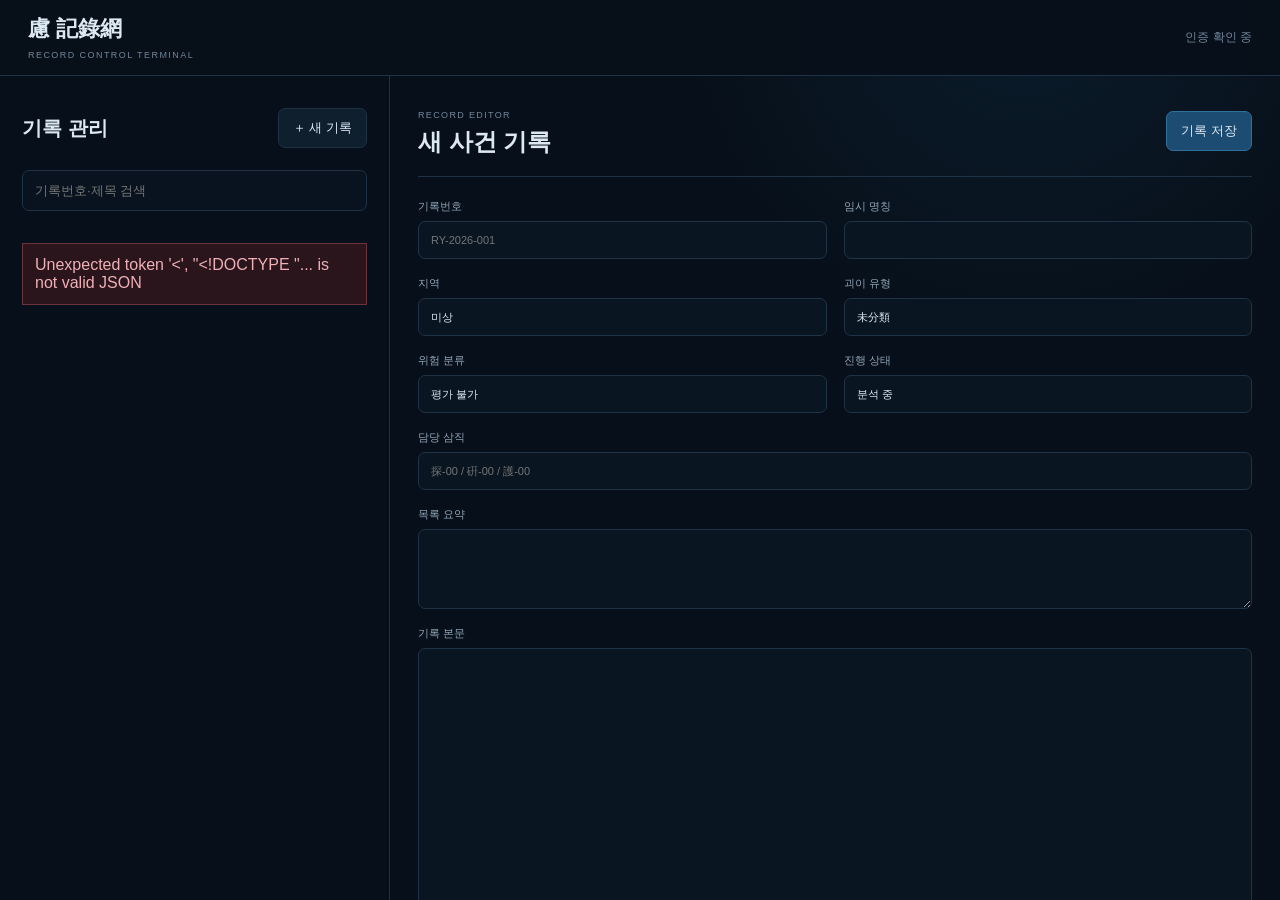
==== admin/index.html @ 3782a87e "Add files via upload" ====
<!DOCTYPE html>
<html lang="ko">
<head>
  <meta charset="UTF-8" />
  <meta name="viewport" content="width=device-width,initial-scale=1" />
  <title>慮 記錄網 관리자</title>
  <link rel="stylesheet" href="admin.css" />
</head>
<body>
  <header class="admin-top">
    <div><b>慮 記錄網</b><span>RECORD CONTROL TERMINAL</span></div>
    <div class="admin-user" id="adminUser">인증 확인 중</div>
  </header>
  <main class="admin-layout">
    <aside class="admin-list-panel">
      <div class="panel-head"><h1>기록 관리</h1><button id="newBtn">＋ 새 기록</button></div>
      <input id="filterInput" class="filter" placeholder="기록번호·제목 검색" />
      <div id="recordList" class="record-list"><p class="loading">기록망 연결 중…</p></div>
    </aside>
    <section class="editor-panel">
      <form id="recordForm">
        <input type="hidden" id="recordId" />
        <div class="editor-head">
          <div><span>RECORD EDITOR</span><h2 id="editorTitle">새 사건 기록</h2></div>
          <div class="editor-actions"><button type="button" id="deleteBtn" class="danger" hidden>삭제</button><button type="submit" class="primary">기록 저장</button></div>
        </div>
        <div id="message" class="message" hidden></div>
        <div class="form-grid">
          <label>기록번호<input id="recordNo" required placeholder="RY-2026-001" /></label>
          <label>임시 명칭<input id="title" required /></label>
          <label>지역<input id="region" value="미상" /></label>
          <label>괴이 유형<input id="recordType" value="未分類" /></label>
          <label>위험 분류<input id="riskLevel" value="평가 불가" /></label>
          <label>진행 상태<input id="status" value="분석 중" /></label>
          <label class="wide">담당 삼직<input id="assignedTo" placeholder="探-00 / 硏-00 / 護-00" /></label>
          <label class="wide">목록 요약<textarea id="summary" rows="3"></textarea></label>
          <label class="wide">기록 본문<textarea id="content" rows="15"></textarea></label>
          <label class="publish"><input type="checkbox" id="published" /> 일반 열람자에게 공개</label>
        </div>
      </form>
    </section>
  </main>
  <script src="admin.js"></script>
</body>
</html>
---- admin/admin.css ----
:root{--bg:#07101a;--panel:#0d1824;--line:#203246;--text:#dce8f2;--muted:#71869a;--blue:#76b9e6;--red:#d87878}*{box-sizing:border-box}body{margin:0;background:radial-gradient(circle at 80% 0,rgba(42,116,166,.12),transparent 25%),var(--bg);color:var(--text);font-family:Pretendard,"Noto Sans KR",sans-serif}.admin-top{height:76px;padding:0 28px;display:flex;align-items:center;justify-content:space-between;border-bottom:1px solid var(--line);background:rgba(7,16,26,.92)}.admin-top b{display:block;font-size:22px}.admin-top span{font-size:9px;color:var(--muted);letter-spacing:.16em}.admin-user{font-size:12px;color:var(--muted)}.admin-layout{height:calc(100vh - 76px);display:grid;grid-template-columns:390px 1fr}.admin-list-panel{border-right:1px solid var(--line);padding:22px;overflow:auto}.panel-head,.editor-head{display:flex;justify-content:space-between;align-items:center;gap:14px}.panel-head h1{font-size:20px}.panel-head button,.editor-actions button{border:1px solid var(--line);background:#101f2e;color:var(--text);padding:10px 14px;border-radius:7px;cursor:pointer}.editor-actions .primary{background:#1c4c72;border-color:#32709c}.editor-actions .danger{color:#ffb1b1;border-color:#653b42;background:#25161b}.filter{width:100%;padding:12px;margin:12px 0 14px;border:1px solid var(--line);background:#08131f;color:var(--text);border-radius:7px}.record-list{display:grid;gap:8px}.record-item{border:1px solid var(--line);background:#0a1521;padding:13px;border-radius:8px;cursor:pointer}.record-item:hover,.record-item.active{border-color:#47799e;background:#102235}.record-item b{display:block;font-size:13px}.record-item span{display:block;margin-top:4px;color:var(--muted);font-size:11px}.record-item small{display:flex;justify-content:space-between;margin-top:9px;color:#587087}.editor-panel{padding:28px;overflow:auto}.editor-head{padding-bottom:18px;border-bottom:1px solid var(--line)}.editor-head span{font-size:9px;color:var(--muted);letter-spacing:.15em}.editor-head h2{margin:4px 0 0}.form-grid{display:grid;grid-template-columns:repeat(2,minmax(0,1fr));gap:17px;margin-top:22px}.form-grid label{font-size:11px;color:#8fa3b6}.form-grid input,.form-grid textarea{display:block;width:100%;margin-top:7px;padding:12px;border:1px solid var(--line);border-radius:7px;background:#091520;color:var(--text);font:inherit}.form-grid textarea{resize:vertical;line-height:1.65}.form-grid .wide,.form-grid .publish{grid-column:1/-1}.publish{display:flex!important;align-items:center;gap:9px}.publish input{width:auto;margin:0}.message{margin-top:18px;padding:12px;border:1px solid #34536b;background:#0e2332;color:#b9d9ef}.message.error{border-color:#6b343d;background:#29151b;color:#f0b0b7}.loading{color:var(--muted)}@media(max-width:900px){.admin-layout{display:block;height:auto}.admin-list-panel{border-right:0;border-bottom:1px solid var(--line)}.form-grid{grid-template-columns:1fr}.editor-panel{padding:18px}}
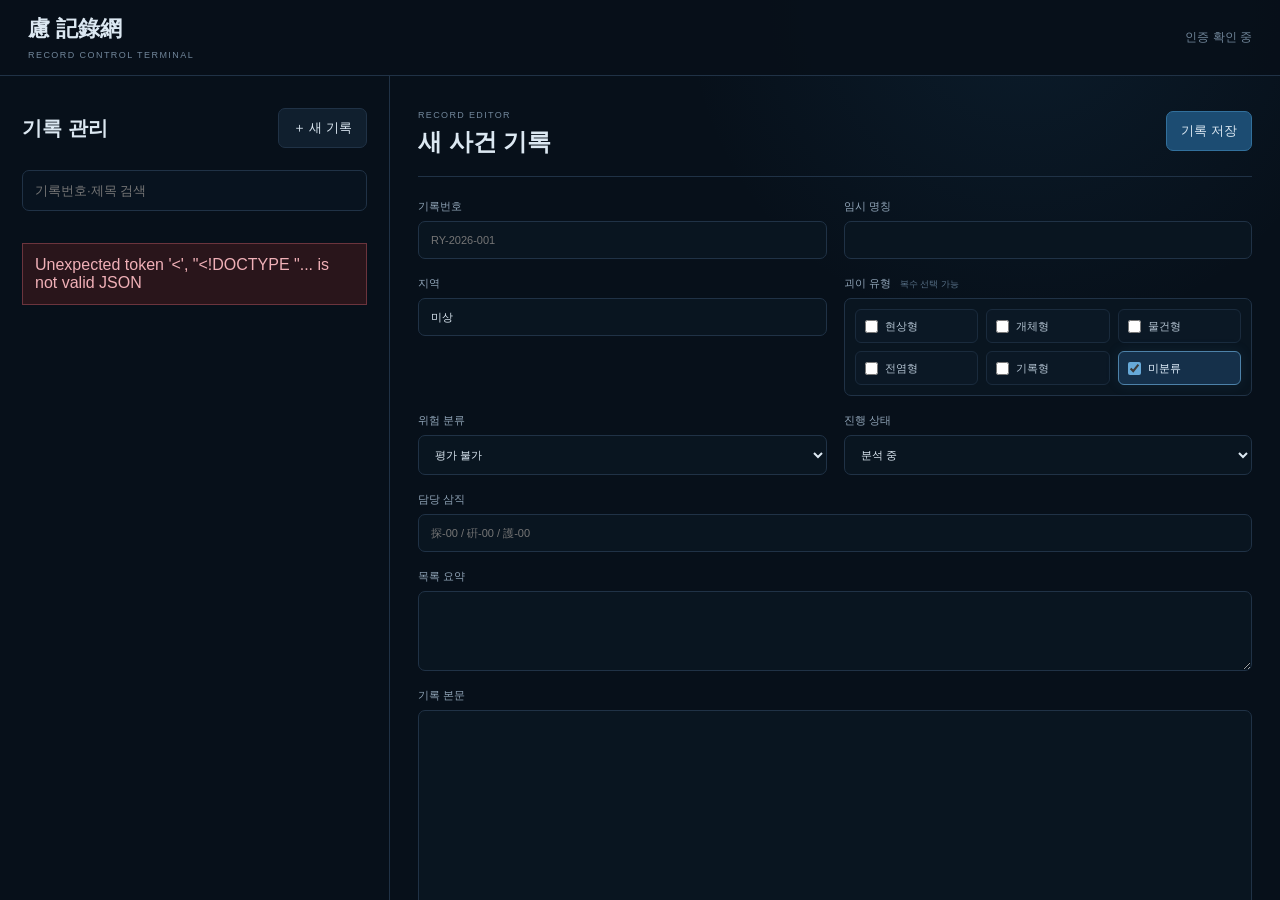
==== commit 89a860fd: "Add files via upload" ====
--- a/admin/index.html
+++ b/admin/index.html
@@ -29,9 +29,35 @@
           <label>기록번호<input id="recordNo" required placeholder="RY-2026-001" /></label>
           <label>임시 명칭<input id="title" required /></label>
           <label>지역<input id="region" value="미상" /></label>
-          <label>괴이 유형<input id="recordType" value="未分類" /></label>
-          <label>위험 분류<input id="riskLevel" value="평가 불가" /></label>
-          <label>진행 상태<input id="status" value="분석 중" /></label>
+          <fieldset class="type-fieldset">
+            <legend>괴이 유형 <small>복수 선택 가능</small></legend>
+            <div class="type-options" id="recordTypeOptions">
+              <label><input type="checkbox" name="recordType" value="現象" /> 현상형</label>
+              <label><input type="checkbox" name="recordType" value="個體" /> 개체형</label>
+              <label><input type="checkbox" name="recordType" value="物件" /> 물건형</label>
+              <label><input type="checkbox" name="recordType" value="傳染" /> 전염형</label>
+              <label><input type="checkbox" name="recordType" value="記錄" /> 기록형</label>
+              <label><input type="checkbox" name="recordType" value="未分類" checked /> 미분류</label>
+            </div>
+          </fieldset>
+          <label>위험 분류
+            <select id="riskLevel">
+              <option value="평가 불가">평가 불가</option>
+              <option value="접근 제한">접근 제한</option>
+              <option value="기록 오염">기록 오염</option>
+              <option value="인명 위험">인명 위험</option>
+            </select>
+          </label>
+          <label>진행 상태
+            <select id="status">
+              <option value="관찰 중">관찰 중</option>
+              <option value="분석 중" selected>분석 중</option>
+              <option value="회수 대기">회수 대기</option>
+              <option value="회수 완료">회수 완료</option>
+              <option value="열람 금지">열람 금지</option>
+              <option value="회수 기록 없음">회수 기록 없음</option>
+            </select>
+          </label>
           <label class="wide">담당 삼직<input id="assignedTo" placeholder="探-00 / 硏-00 / 護-00" /></label>
           <label class="wide">목록 요약<textarea id="summary" rows="3"></textarea></label>
           <label class="wide">기록 본문<textarea id="content" rows="15"></textarea></label>
--- a/admin/admin.css
+++ b/admin/admin.css
@@ -1 +1,70 @@
-:root{--bg:#07101a;--panel:#0d1824;--line:#203246;--text:#dce8f2;--muted:#71869a;--blue:#76b9e6;--red:#d87878}*{box-sizing:border-box}body{margin:0;background:radial-gradient(circle at 80% 0,rgba(42,116,166,.12),transparent 25%),var(--bg);color:var(--text);font-family:Pretendard,"Noto Sans KR",sans-serif}.admin-top{height:76px;padding:0 28px;display:flex;align-items:center;justify-content:space-between;border-bottom:1px solid var(--line);background:rgba(7,16,26,.92)}.admin-top b{display:block;font-size:22px}.admin-top span{font-size:9px;color:var(--muted);letter-spacing:.16em}.admin-user{font-size:12px;color:var(--muted)}.admin-layout{height:calc(100vh - 76px);display:grid;grid-template-columns:390px 1fr}.admin-list-panel{border-right:1px solid var(--line);padding:22px;overflow:auto}.panel-head,.editor-head{display:flex;justify-content:space-between;align-items:center;gap:14px}.panel-head h1{font-size:20px}.panel-head button,.editor-actions button{border:1px solid var(--line);background:#101f2e;color:var(--text);padding:10px 14px;border-radius:7px;cursor:pointer}.editor-actions .primary{background:#1c4c72;border-color:#32709c}.editor-actions .danger{color:#ffb1b1;border-color:#653b42;background:#25161b}.filter{width:100%;padding:12px;margin:12px 0 14px;border:1px solid var(--line);background:#08131f;color:var(--text);border-radius:7px}.record-list{display:grid;gap:8px}.record-item{border:1px solid var(--line);background:#0a1521;padding:13px;border-radius:8px;cursor:pointer}.record-item:hover,.record-item.active{border-color:#47799e;background:#102235}.record-item b{display:block;font-size:13px}.record-item span{display:block;margin-top:4px;color:var(--muted);font-size:11px}.record-item small{display:flex;justify-content:space-between;margin-top:9px;color:#587087}.editor-panel{padding:28px;overflow:auto}.editor-head{padding-bottom:18px;border-bottom:1px solid var(--line)}.editor-head span{font-size:9px;color:var(--muted);letter-spacing:.15em}.editor-head h2{margin:4px 0 0}.form-grid{display:grid;grid-template-columns:repeat(2,minmax(0,1fr));gap:17px;margin-top:22px}.form-grid label{font-size:11px;color:#8fa3b6}.form-grid input,.form-grid textarea{display:block;width:100%;margin-top:7px;padding:12px;border:1px solid var(--line);border-radius:7px;background:#091520;color:var(--text);font:inherit}.form-grid textarea{resize:vertical;line-height:1.65}.form-grid .wide,.form-grid .publish{grid-column:1/-1}.publish{display:flex!important;align-items:center;gap:9px}.publish input{width:auto;margin:0}.message{margin-top:18px;padding:12px;border:1px solid #34536b;background:#0e2332;color:#b9d9ef}.message.error{border-color:#6b343d;background:#29151b;color:#f0b0b7}.loading{color:var(--muted)}@media(max-width:900px){.admin-layout{display:block;height:auto}.admin-list-panel{border-right:0;border-bottom:1px solid var(--line)}.form-grid{grid-template-columns:1fr}.editor-panel{padding:18px}}+:root{--bg:#07101a;--panel:#0d1824;--line:#203246;--text:#dce8f2;--muted:#71869a;--blue:#76b9e6;--red:#d87878}*{box-sizing:border-box}body{margin:0;background:radial-gradient(circle at 80% 0,rgba(42,116,166,.12),transparent 25%),var(--bg);color:var(--text);font-family:Pretendard,"Noto Sans KR",sans-serif}.admin-top{height:76px;padding:0 28px;display:flex;align-items:center;justify-content:space-between;border-bottom:1px solid var(--line);background:rgba(7,16,26,.92)}.admin-top b{display:block;font-size:22px}.admin-top span{font-size:9px;color:var(--muted);letter-spacing:.16em}.admin-user{font-size:12px;color:var(--muted)}.admin-layout{height:calc(100vh - 76px);display:grid;grid-template-columns:390px 1fr}.admin-list-panel{border-right:1px solid var(--line);padding:22px;overflow:auto}.panel-head,.editor-head{display:flex;justify-content:space-between;align-items:center;gap:14px}.panel-head h1{font-size:20px}.panel-head button,.editor-actions button{border:1px solid var(--line);background:#101f2e;color:var(--text);padding:10px 14px;border-radius:7px;cursor:pointer}.editor-actions .primary{background:#1c4c72;border-color:#32709c}.editor-actions .danger{color:#ffb1b1;border-color:#653b42;background:#25161b}.filter{width:100%;padding:12px;margin:12px 0 14px;border:1px solid var(--line);background:#08131f;color:var(--text);border-radius:7px}.record-list{display:grid;gap:8px}.record-item{border:1px solid var(--line);background:#0a1521;padding:13px;border-radius:8px;cursor:pointer}.record-item:hover,.record-item.active{border-color:#47799e;background:#102235}.record-item b{display:block;font-size:13px}.record-item span{display:block;margin-top:4px;color:var(--muted);font-size:11px}.record-item small{display:flex;justify-content:space-between;margin-top:9px;color:#587087}.editor-panel{padding:28px;overflow:auto}.editor-head{padding-bottom:18px;border-bottom:1px solid var(--line)}.editor-head span{font-size:9px;color:var(--muted);letter-spacing:.15em}.editor-head h2{margin:4px 0 0}.form-grid{display:grid;grid-template-columns:repeat(2,minmax(0,1fr));gap:17px;margin-top:22px}.form-grid label{font-size:11px;color:#8fa3b6}.form-grid input,.form-grid textarea{display:block;width:100%;margin-top:7px;padding:12px;border:1px solid var(--line);border-radius:7px;background:#091520;color:var(--text);font:inherit}.form-grid textarea{resize:vertical;line-height:1.65}.form-grid .wide,.form-grid .publish{grid-column:1/-1}.publish{display:flex!important;align-items:center;gap:9px}.publish input{width:auto;margin:0}.message{margin-top:18px;padding:12px;border:1px solid #34536b;background:#0e2332;color:#b9d9ef}.message.error{border-color:#6b343d;background:#29151b;color:#f0b0b7}.loading{color:var(--muted)}@media(max-width:900px){.admin-layout{display:block;height:auto}.admin-list-panel{border-right:0;border-bottom:1px solid var(--line)}.form-grid{grid-template-columns:1fr}.editor-panel{padding:18px}}
+
+/* 고정 분류 선택 UI */
+.form-grid select {
+  display:block;
+  width:100%;
+  margin-top:7px;
+  padding:12px;
+  border:1px solid var(--line);
+  border-radius:7px;
+  background:#091520;
+  color:var(--text);
+  font:inherit;
+  appearance:auto;
+}
+.type-fieldset {
+  margin:0;
+  min-width:0;
+  padding:0;
+  border:0;
+}
+.type-fieldset legend {
+  margin:0 0 7px;
+  padding:0;
+  color:#8fa3b6;
+  font-size:11px;
+}
+.type-fieldset legend small {
+  margin-left:6px;
+  color:#587087;
+  font-size:9px;
+}
+.type-options {
+  display:grid;
+  grid-template-columns:repeat(3,minmax(0,1fr));
+  gap:8px;
+  padding:10px;
+  border:1px solid var(--line);
+  border-radius:7px;
+  background:#091520;
+}
+.type-options label {
+  display:flex;
+  align-items:center;
+  gap:7px;
+  min-height:34px;
+  padding:7px 9px;
+  border:1px solid #1a2b3d;
+  border-radius:6px;
+  background:#0b1825;
+  color:#b3c3d1;
+  cursor:pointer;
+  transition:.16s ease;
+}
+.type-options label:hover {
+  border-color:#3d6685;
+  background:#102235;
+}
+.type-options label:has(input:checked) {
+  border-color:#4d82a9;
+  background:#15304a;
+  color:#e5f3ff;
+  box-shadow:0 0 14px rgba(77,130,169,.12);
+}
+.type-options input {
+  width:auto!important;
+  margin:0!important;
+  accent-color:#66a9d8;
+}
+@media(max-width:1100px){.type-options{grid-template-columns:repeat(2,minmax(0,1fr))}}
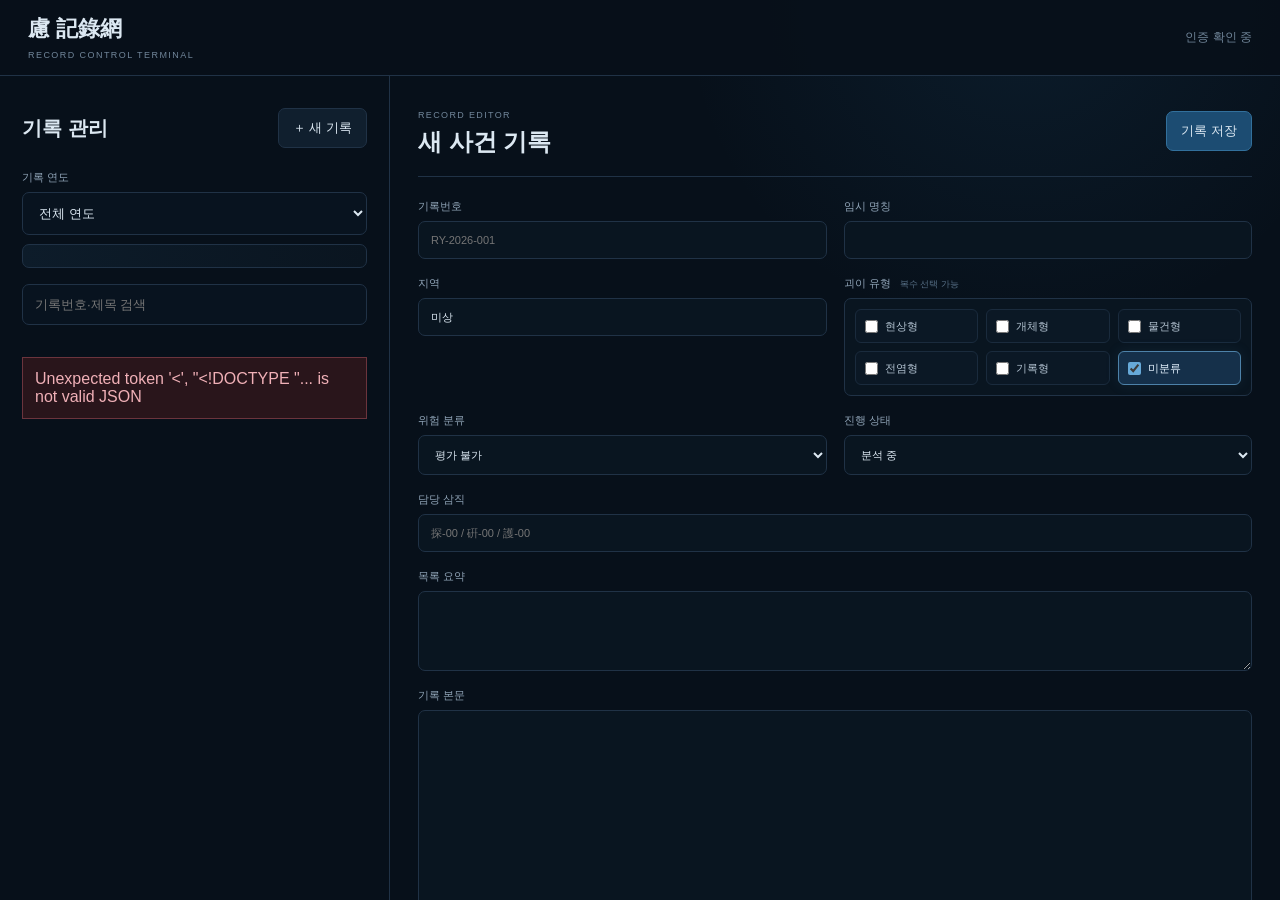
==== commit 4158ff2a: "Add files via upload" ====
--- a/admin/index.html
+++ b/admin/index.html
@@ -14,6 +14,12 @@
   <main class="admin-layout">
     <aside class="admin-list-panel">
       <div class="panel-head"><h1>기록 관리</h1><button id="newBtn">＋ 새 기록</button></div>
+      <div class="archive-filter-block">
+        <label>기록 연도
+          <select id="yearFilter" class="year-filter"></select>
+        </label>
+        <div id="yearArchiveMeta" class="year-archive-meta"></div>
+      </div>
       <input id="filterInput" class="filter" placeholder="기록번호·제목 검색" />
       <div id="recordList" class="record-list"><p class="loading">기록망 연결 중…</p></div>
     </aside>
@@ -66,6 +72,7 @@
       </form>
     </section>
   </main>
+  <script src="../archive-data.js"></script>
   <script src="admin.js"></script>
 </body>
 </html>
--- a/admin/admin.css
+++ b/admin/admin.css
@@ -68,3 +68,20 @@
   accent-color:#66a9d8;
 }
 @media(max-width:1100px){.type-options{grid-template-columns:repeat(2,minmax(0,1fr))}}
+
+
+/* 연도별 관리자 기록함 */
+.archive-filter-block { margin:12px 0 4px; }
+.archive-filter-block > label { display:grid; gap:7px; color:#8fa3b6; font-size:11px; }
+.year-filter { width:100%; padding:12px; border:1px solid var(--line); border-radius:7px; background:#08131f; color:var(--text); }
+.year-archive-meta { margin-top:9px; padding:11px 12px; border:1px solid #203246; border-radius:7px; background:linear-gradient(90deg,#0d1c2a,#0a1520); }
+.year-archive-meta b,.year-archive-meta span,.year-archive-meta small { display:block; }
+.year-archive-meta b { color:#cfe3f2; font-size:12px; }
+.year-archive-meta span { margin-top:4px; color:#7890a4; font-size:10px; }
+.year-archive-meta small { margin-top:5px; color:#526a7f; font-size:9px; line-height:1.45; }
+.year-archive-meta.locked { border-color:#55343b; background:linear-gradient(90deg,#24151a,#10131a); }
+.year-archive-meta.locked b { color:#d49b9b; }
+.pre1912-admin-lock { display:grid; gap:8px; padding:24px 16px; border:1px solid #55343b; border-radius:8px; background:#171116; text-align:center; }
+.pre1912-admin-lock strong { width:48px; height:48px; display:grid; place-items:center; margin:0 auto; border:1px solid #75454e; color:#c18484; font-family:Batang,serif; font-size:21px; }
+.pre1912-admin-lock b { color:#d7b1b1; font-size:12px; }
+.pre1912-admin-lock span { color:#745f64; font-size:10px; line-height:1.55; }
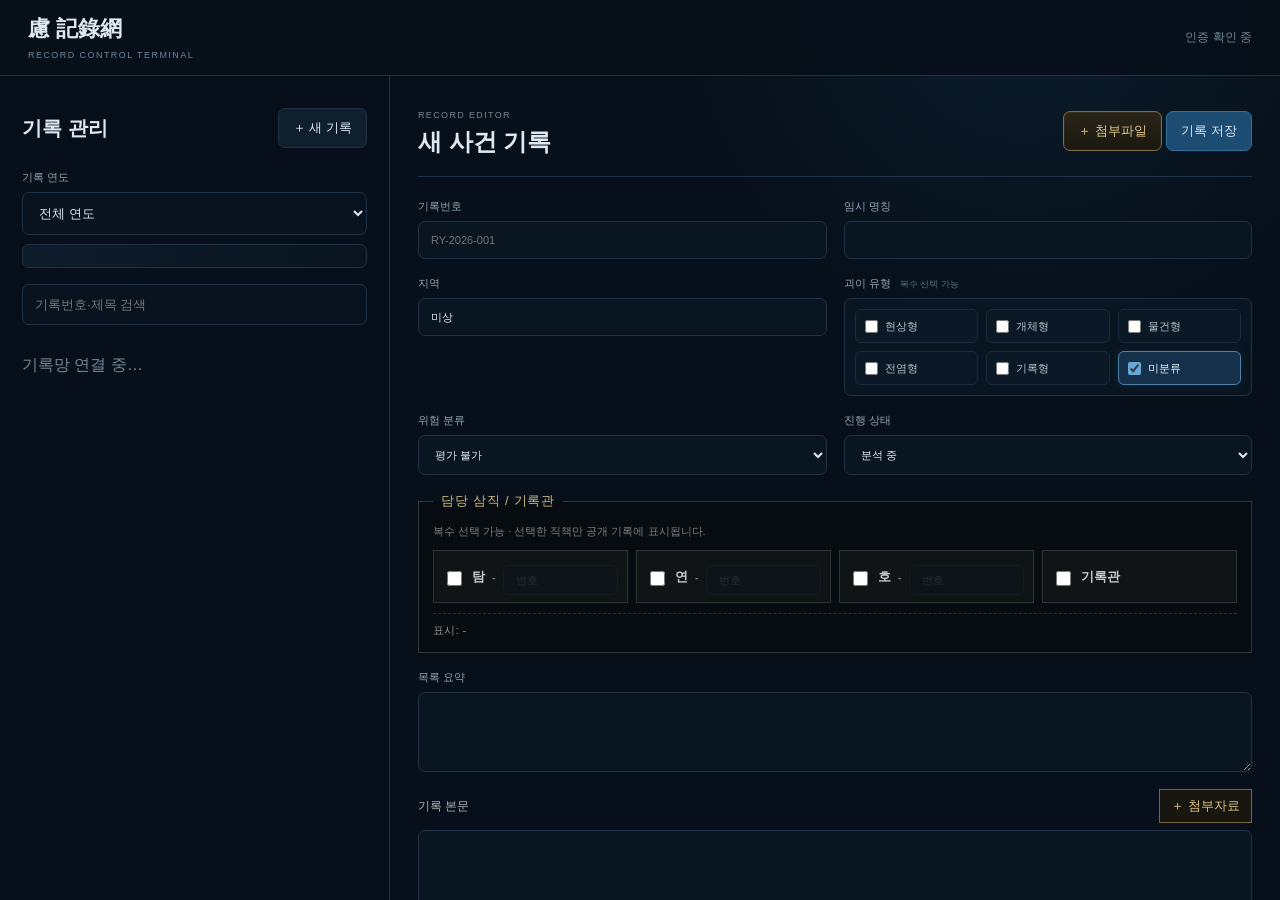
==== commit 6e8e01ab: "Add files via upload" ====
--- a/admin/index.html
+++ b/admin/index.html
@@ -28,7 +28,11 @@
         <input type="hidden" id="recordId" />
         <div class="editor-head">
           <div><span>RECORD EDITOR</span><h2 id="editorTitle">새 사건 기록</h2></div>
-          <div class="editor-actions"><button type="button" id="deleteBtn" class="danger" hidden>삭제</button><button type="submit" class="primary">기록 저장</button></div>
+          <div class="editor-actions">
+            <button type="button" id="attachmentJumpBtn" class="attachment-top-btn">＋ 첨부파일</button>
+            <button type="button" id="deleteBtn" class="danger" hidden>삭제</button>
+            <button type="submit" class="primary">기록 저장</button>
+          </div>
         </div>
         <div id="message" class="message" hidden></div>
         <div class="form-grid">
@@ -59,19 +63,103 @@
               <option value="관찰 중">관찰 중</option>
               <option value="분석 중" selected>분석 중</option>
               <option value="회수 대기">회수 대기</option>
+              <option value="격리 유지">격리 유지</option>
               <option value="회수 완료">회수 완료</option>
               <option value="열람 금지">열람 금지</option>
               <option value="회수 기록 없음">회수 기록 없음</option>
             </select>
           </label>
-          <label class="wide">담당 삼직<input id="assignedTo" placeholder="探-00 / 硏-00 / 護-00" /></label>
+          <fieldset class="wide triad-assignment">
+            <legend>담당 삼직 / 기록관</legend>
+            <p class="triad-assignment__help">복수 선택 가능 · 선택한 직책만 공개 기록에 표시됩니다.</p>
+
+            <div class="triad-assignment__grid">
+              <label class="triad-role">
+                <input type="checkbox" id="roleTamCheck" />
+                <span class="triad-role__name">탐</span>
+                <span class="triad-role__dash">-</span>
+                <input type="text" id="roleTamNo" class="triad-role__number" inputmode="numeric" pattern="[0-9]*" maxlength="4" placeholder="번호" disabled />
+              </label>
+
+              <label class="triad-role">
+                <input type="checkbox" id="roleYeonCheck" />
+                <span class="triad-role__name">연</span>
+                <span class="triad-role__dash">-</span>
+                <input type="text" id="roleYeonNo" class="triad-role__number" inputmode="numeric" pattern="[0-9]*" maxlength="4" placeholder="번호" disabled />
+              </label>
+
+              <label class="triad-role">
+                <input type="checkbox" id="roleHoCheck" />
+                <span class="triad-role__name">호</span>
+                <span class="triad-role__dash">-</span>
+                <input type="text" id="roleHoNo" class="triad-role__number" inputmode="numeric" pattern="[0-9]*" maxlength="4" placeholder="번호" disabled />
+              </label>
+
+              <label class="triad-role triad-role--keeper">
+                <input type="checkbox" id="roleKeeperCheck" />
+                <span class="triad-role__name">기록관</span>
+              </label>
+            </div>
+
+            <input id="assignedTo" type="hidden" />
+            <div id="assignedPreview" class="triad-assignment__preview">표시: -</div>
+          </fieldset>
           <label class="wide">목록 요약<textarea id="summary" rows="3"></textarea></label>
-          <label class="wide">기록 본문<textarea id="content" rows="15"></textarea></label>
+          <div class="wide content-editor-block">
+            <div class="content-editor-head">
+              <label for="content">기록 본문</label>
+              <button type="button" id="inlineAttachmentBtn" class="inline-attachment-btn">＋ 첨부자료</button>
+            </div>
+            <textarea id="content" rows="15"></textarea>
+            <small class="content-editor-help">본문에서 원하는 위치에 커서를 놓고 ‘＋ 첨부자료’를 누르면 그 위치에 자료가 삽입됩니다.</small>
+          </div>
           <label class="publish"><input type="checkbox" id="published" /> 일반 열람자에게 공개</label>
         </div>
       </form>
+
+      <section class="attachment-manager" id="attachmentManager">
+        <div class="attachment-manager__head">
+          <div>
+            <span>RECORD ATTACHMENTS</span>
+            <h3>첨부자료 관리</h3>
+          </div>
+          <small id="attachmentHint">사건을 먼저 저장하면 자료를 첨부할 수 있습니다.</small>
+        </div>
+
+        <div class="attachment-upload-grid">
+          <label>자료 유형
+            <select id="attachmentType">
+              <option value="AUDIO">음성 기록</option>
+              <option value="IMAGE">이미지 / 스케치 / 고문서</option>
+            </select>
+          </label>
+          <label>자료 제목
+            <input id="attachmentTitle" placeholder="현장 음성 기록 01 / 현장 스케치 01" />
+          </label>
+          <label>파일
+            <input id="attachmentFile" type="file" accept="audio/*,image/jpeg,image/png,image/webp,image/gif" />
+          </label>
+          <button type="button" id="attachmentUploadBtn" class="attachment-upload-btn" disabled>＋ 첨부자료 업로드</button>
+        </div>
+
+        <div id="attachmentMessage" class="message" hidden></div>
+        <div id="attachmentList" class="admin-attachment-list">
+          <p class="loading">선택된 기록 없음</p>
+        </div>
+      </section>
     </section>
   </main>
+
+  <div class="inline-attach-modal" id="inlineAttachModal" hidden>
+    <div class="inline-attach-dialog">
+      <div class="inline-attach-dialog__head">
+        <div><span>INLINE ARCHIVE</span><h3>본문에 첨부자료 삽입</h3></div>
+        <button type="button" id="inlineAttachClose">×</button>
+      </div>
+      <p>본문에서 선택한 커서 위치에 첨부자료 표식을 삽입합니다.</p>
+      <div id="inlineAttachList" class="inline-attach-list"></div>
+    </div>
+  </div>
   <script src="../archive-data.js"></script>
   <script src="admin.js"></script>
 </body>
--- a/admin/admin.css
+++ b/admin/admin.css
@@ -85,3 +85,229 @@
 .pre1912-admin-lock strong { width:48px; height:48px; display:grid; place-items:center; margin:0 auto; border:1px solid #75454e; color:#c18484; font-family:Batang,serif; font-size:21px; }
 .pre1912-admin-lock b { color:#d7b1b1; font-size:12px; }
 .pre1912-admin-lock span { color:#745f64; font-size:10px; line-height:1.55; }
+
+
+/* v13 AUDIO MASTER */
+.attachment-manager{margin:0 24px 28px;padding:22px;border:1px solid rgba(95,126,151,.22);background:linear-gradient(180deg,rgba(8,18,28,.74),rgba(5,12,19,.82));box-shadow:inset 0 1px 0 rgba(255,255,255,.02)}
+.attachment-manager__head{display:flex;align-items:flex-end;justify-content:space-between;gap:20px;margin-bottom:18px}
+.attachment-manager__head span{display:block;font-size:10px;letter-spacing:.16em;color:#617b90}.attachment-manager__head h3{margin:4px 0 0;color:#dfeaf2;font-size:19px}.attachment-manager__head small{color:#6f8495;text-align:right}
+.audio-upload-grid{display:grid;grid-template-columns:1fr 1fr auto;gap:12px;align-items:end}
+.audio-upload-grid label{display:grid;gap:7px;font-size:12px;color:#8195a6}.audio-upload-grid input{width:100%;box-sizing:border-box}
+.attachment-upload-btn{height:42px;padding:0 18px;border:1px solid rgba(116,160,193,.32);background:#132536;color:#dce9f3;cursor:pointer}.attachment-upload-btn:disabled{opacity:.35;cursor:not-allowed}
+.admin-attachment-list{display:grid;gap:8px;margin-top:14px}.admin-attachment-item{display:grid;grid-template-columns:auto 1fr auto;gap:12px;align-items:center;padding:12px 14px;border:1px solid rgba(104,133,154,.18);background:rgba(5,11,17,.55)}
+.admin-attachment-item b{font-size:10px;letter-spacing:.12em;color:#bca270}.admin-attachment-item span{color:#d9e3eb}.admin-attachment-item small{display:block;color:#657a8d;margin-top:3px}.admin-attachment-delete{border:1px solid rgba(177,79,79,.28);background:transparent;color:#c88181;padding:6px 10px;cursor:pointer}
+@media(max-width:900px){.audio-upload-grid{grid-template-columns:1fr}.attachment-manager__head{align-items:flex-start;flex-direction:column}.attachment-manager__head small{text-align:left}}
+
+
+/* v13.1 · 첨부파일 진입 버튼 가시성 개선 */
+.editor-actions .attachment-top-btn{
+  border-color:#806c3f;
+  background:linear-gradient(180deg,#2a2518,#1a1811);
+  color:#e1c98e;
+  box-shadow:inset 0 0 0 1px rgba(225,201,142,.05);
+}
+.editor-actions .attachment-top-btn:hover{
+  border-color:#b89a56;
+  background:linear-gradient(180deg,#332c1b,#211d13);
+}
+.attachment-manager{
+  scroll-margin-top:18px;
+}
+.attachment-manager.attachment-focus{
+  border-color:rgba(212,180,103,.68);
+  box-shadow:0 0 0 1px rgba(212,180,103,.12),0 0 28px rgba(212,180,103,.08);
+}
+
+
+/* v13.2 · 담당 삼직 / 기록관 선택 UI */
+.triad-assignment{
+  margin:0;
+  border:1px solid #343739;
+  padding:14px;
+  background:rgba(8,10,11,.54);
+}
+.triad-assignment legend{
+  padding:0 8px;
+  color:#d0b87c;
+  font-size:13px;
+  letter-spacing:.06em;
+}
+.triad-assignment__help{
+  margin:0 0 11px;
+  color:#797e80;
+  font-size:11px;
+}
+.triad-assignment__grid{
+  display:grid;
+  grid-template-columns:repeat(4,minmax(0,1fr));
+  gap:8px;
+}
+.triad-role{
+  display:grid;
+  grid-template-columns:auto auto minmax(54px,1fr);
+  align-items:center;
+  gap:7px;
+  min-height:42px;
+  padding:7px 9px;
+  border:1px solid #303436;
+  background:#111415;
+  cursor:pointer;
+}
+.triad-role--keeper{
+  grid-template-columns:auto 1fr;
+}
+.triad-role:has(input[type="checkbox"]:checked){
+  border-color:#867143;
+  background:#18170f;
+  box-shadow:inset 0 0 0 1px rgba(214,184,112,.05);
+}
+.triad-role input[type="checkbox"]{
+  width:15px;
+  height:15px;
+  accent-color:#b89a56;
+}
+.triad-role__name{
+  color:#c6c9c9;
+  font-weight:700;
+  font-size:13px;
+}
+.triad-role__number{
+  width:100%;
+  min-width:0;
+  height:30px;
+  padding:4px 7px;
+  border:1px solid #3a3e40;
+  background:#090b0c;
+  color:#dfcfaa;
+  font-family:ui-monospace,SFMono-Regular,Menlo,Consolas,monospace;
+}
+.triad-role__number:disabled{
+  opacity:.28;
+  cursor:not-allowed;
+}
+.triad-assignment__preview{
+  margin-top:10px;
+  padding-top:9px;
+  border-top:1px dashed #2b2e30;
+  color:#8e9293;
+  font-size:11px;
+  letter-spacing:.03em;
+}
+@media(max-width:760px){
+  .triad-assignment__grid{grid-template-columns:1fr 1fr}
+}
+@media(max-width:430px){
+  .triad-assignment__grid{grid-template-columns:1fr}
+}
+
+
+/* v13.4 · 삼직 입력 정렬 */
+.triad-role{
+  grid-template-columns:auto auto auto minmax(54px,1fr);
+}
+.triad-role--keeper{
+  grid-template-columns:auto 1fr;
+}
+.triad-role__dash{
+  color:#6e7374;
+  font-weight:700;
+}
+
+/* v13.4 · 본문 첨부자료 삽입 */
+.content-editor-block{display:block}
+.content-editor-head{
+  display:flex;
+  align-items:center;
+  justify-content:space-between;
+  gap:12px;
+  margin-bottom:7px;
+}
+.content-editor-head label{
+  color:#aeb2b3;
+  font-size:12px;
+}
+.inline-attachment-btn{
+  border:1px solid #75643c;
+  background:#17160f;
+  color:#dbc386;
+  padding:7px 11px;
+  cursor:pointer;
+}
+.inline-attachment-btn:hover{border-color:#aa8f50;background:#211e12}
+.content-editor-help{
+  display:block;
+  margin-top:6px;
+  color:#737879;
+  font-size:10px;
+}
+.attachment-upload-grid{
+  display:grid;
+  grid-template-columns:150px 1fr 1.2fr auto;
+  gap:9px;
+  align-items:end;
+}
+.admin-attachment-item .attachment-inline-insert{
+  border:1px solid #5b654f;
+  background:#11160f;
+  color:#bfcda9;
+  padding:6px 8px;
+  cursor:pointer;
+}
+.admin-attachment-item .attachment-inline-insert:hover{border-color:#87986f}
+.inline-attach-modal[hidden]{display:none!important}
+.inline-attach-modal{
+  position:fixed;
+  inset:0;
+  z-index:100000;
+  display:grid;
+  place-items:center;
+  padding:20px;
+  background:rgba(0,0,0,.82);
+}
+.inline-attach-dialog{
+  width:min(680px,94vw);
+  max-height:78vh;
+  overflow:auto;
+  border:1px solid #4b4f50;
+  background:#0c0f10;
+  box-shadow:0 30px 90px rgba(0,0,0,.7);
+  padding:18px;
+}
+.inline-attach-dialog__head{
+  display:flex;
+  justify-content:space-between;
+  align-items:center;
+  gap:16px;
+  padding-bottom:12px;
+  border-bottom:1px solid #272b2c;
+}
+.inline-attach-dialog__head span{font-size:10px;color:#71654a;letter-spacing:.14em}
+.inline-attach-dialog__head h3{margin:4px 0 0;color:#d8c58f}
+.inline-attach-dialog__head button{
+  width:34px;height:34px;border:1px solid #3d4142;background:#111415;color:#aaa;cursor:pointer
+}
+.inline-attach-dialog>p{color:#7d8283;font-size:11px}
+.inline-attach-list{display:grid;gap:8px}
+.inline-attach-choice{
+  display:grid;
+  grid-template-columns:76px 1fr auto;
+  gap:10px;
+  align-items:center;
+  width:100%;
+  text-align:left;
+  border:1px solid #2f3334;
+  background:#111415;
+  color:#bfc2c2;
+  padding:10px;
+  cursor:pointer;
+}
+.inline-attach-choice:hover{border-color:#7a6840;background:#17170f}
+.inline-attach-choice b{color:#c8ad70;font-size:10px;letter-spacing:.08em}
+.inline-attach-choice span{font-size:12px}
+.inline-attach-choice small{color:#707576;font-size:10px}
+@media(max-width:800px){
+  .attachment-upload-grid{grid-template-columns:1fr 1fr}
+}
+@media(max-width:520px){
+  .attachment-upload-grid{grid-template-columns:1fr}
+}
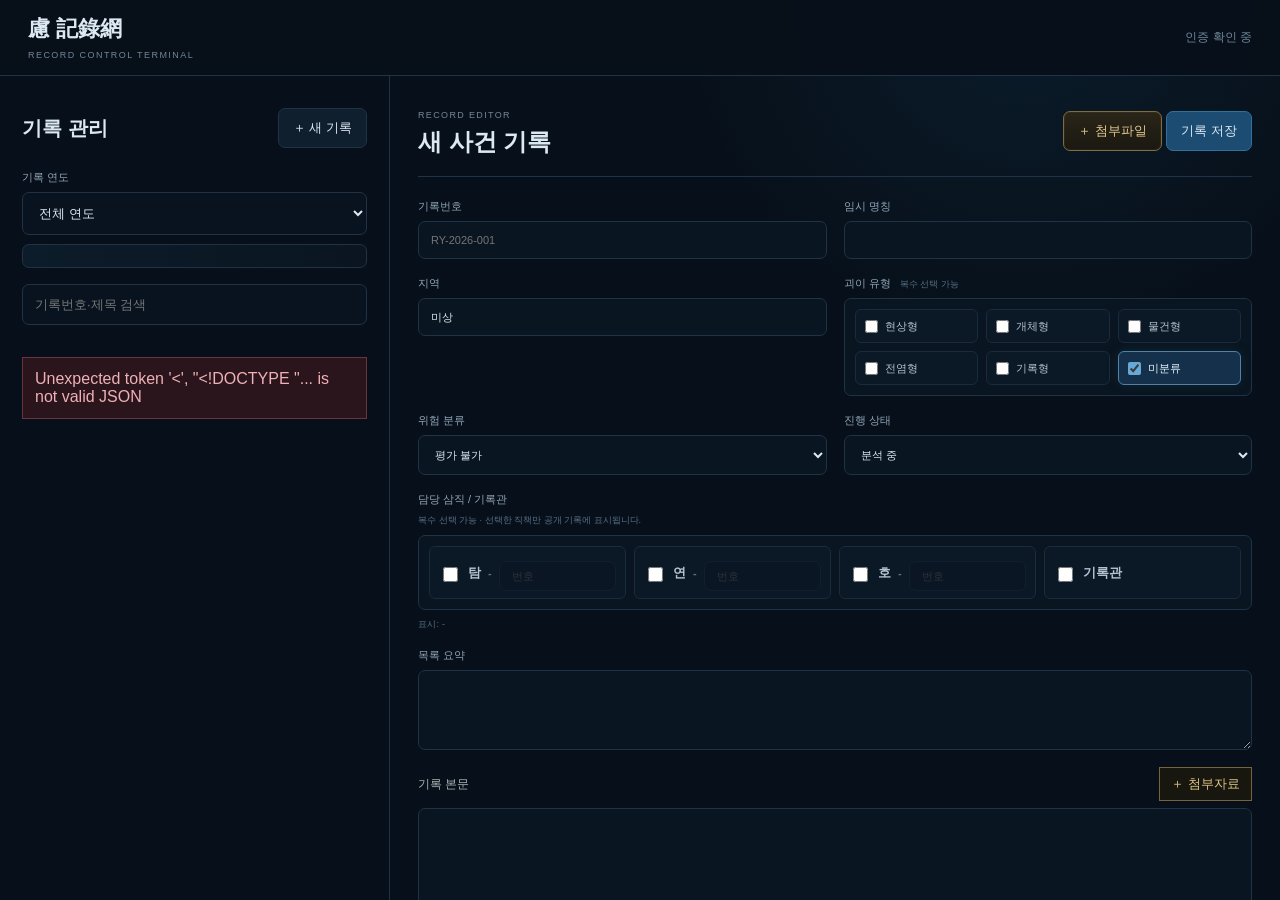
==== commit a28b8e6b: "Add files via upload" ====
--- a/admin/index.html
+++ b/admin/index.html
@@ -123,7 +123,7 @@
             <span>RECORD ATTACHMENTS</span>
             <h3>첨부자료 관리</h3>
           </div>
-          <small id="attachmentHint">사건을 먼저 저장하면 자료를 첨부할 수 있습니다.</small>
+          <small id="attachmentHint">새 사건도 자료부터 업로드할 수 있습니다. 업로드 후 본문 원하는 위치에 삽입하세요.</small>
         </div>
 
         <div class="attachment-upload-grid">
@@ -139,7 +139,7 @@
           <label>파일
             <input id="attachmentFile" type="file" accept="audio/*,image/jpeg,image/png,image/webp,image/gif" />
           </label>
-          <button type="button" id="attachmentUploadBtn" class="attachment-upload-btn" disabled>＋ 첨부자료 업로드</button>
+          <button type="button" id="attachmentUploadBtn" class="attachment-upload-btn">＋ 첨부자료 업로드</button>
         </div>
 
         <div id="attachmentMessage" class="message" hidden></div>
--- a/admin/admin.css
+++ b/admin/admin.css
@@ -311,3 +311,82 @@
 @media(max-width:520px){
   .attachment-upload-grid{grid-template-columns:1fr}
 }
+
+
+/* v13.5 · 담당 삼직/기록관: 일반 입력 UI와 동일한 파란 계열, 특별 박스 제거 */
+.triad-assignment{
+  margin:0;
+  padding:0!important;
+  border:0!important;
+  background:transparent!important;
+  box-shadow:none!important;
+}
+.triad-assignment legend{
+  padding:0!important;
+  margin:0 0 7px!important;
+  color:#8fa3b6!important;
+  font-size:11px!important;
+  letter-spacing:0!important;
+}
+.triad-assignment__help{
+  margin:0 0 8px!important;
+  color:#587087!important;
+  font-size:9px!important;
+}
+.triad-assignment__grid{
+  padding:10px;
+  border:1px solid var(--line);
+  border-radius:7px;
+  background:#091520;
+  gap:8px;
+}
+.triad-role,
+.triad-role--keeper{
+  min-height:42px;
+  border:1px solid #1a2b3d!important;
+  border-radius:6px;
+  background:#0b1825!important;
+  box-shadow:none!important;
+}
+.triad-role:hover,
+.triad-role--keeper:hover{
+  border-color:#3d6685!important;
+  background:#102235!important;
+}
+.triad-role:has(input[type="checkbox"]:checked),
+.triad-role--keeper:has(input[type="checkbox"]:checked){
+  border-color:#4d82a9!important;
+  background:#15304a!important;
+  color:#e5f3ff!important;
+  box-shadow:0 0 14px rgba(77,130,169,.12)!important;
+}
+.triad-role input[type="checkbox"]{
+  accent-color:#66a9d8!important;
+}
+.triad-role__name{
+  color:#b3c3d1!important;
+}
+.triad-role:has(input[type="checkbox"]:checked) .triad-role__name{
+  color:#e5f3ff!important;
+}
+.triad-role__dash{
+  color:#587087!important;
+}
+.triad-role__number{
+  border:1px solid #203246!important;
+  border-radius:5px;
+  background:#08131f!important;
+  color:#dce8f2!important;
+}
+.triad-role__number:focus{
+  outline:none;
+  border-color:#4d82a9!important;
+  box-shadow:0 0 0 2px rgba(77,130,169,.12);
+}
+.triad-assignment__preview{
+  margin-top:8px!important;
+  padding-top:0!important;
+  border-top:0!important;
+  color:#587087!important;
+  font-size:9px!important;
+}
